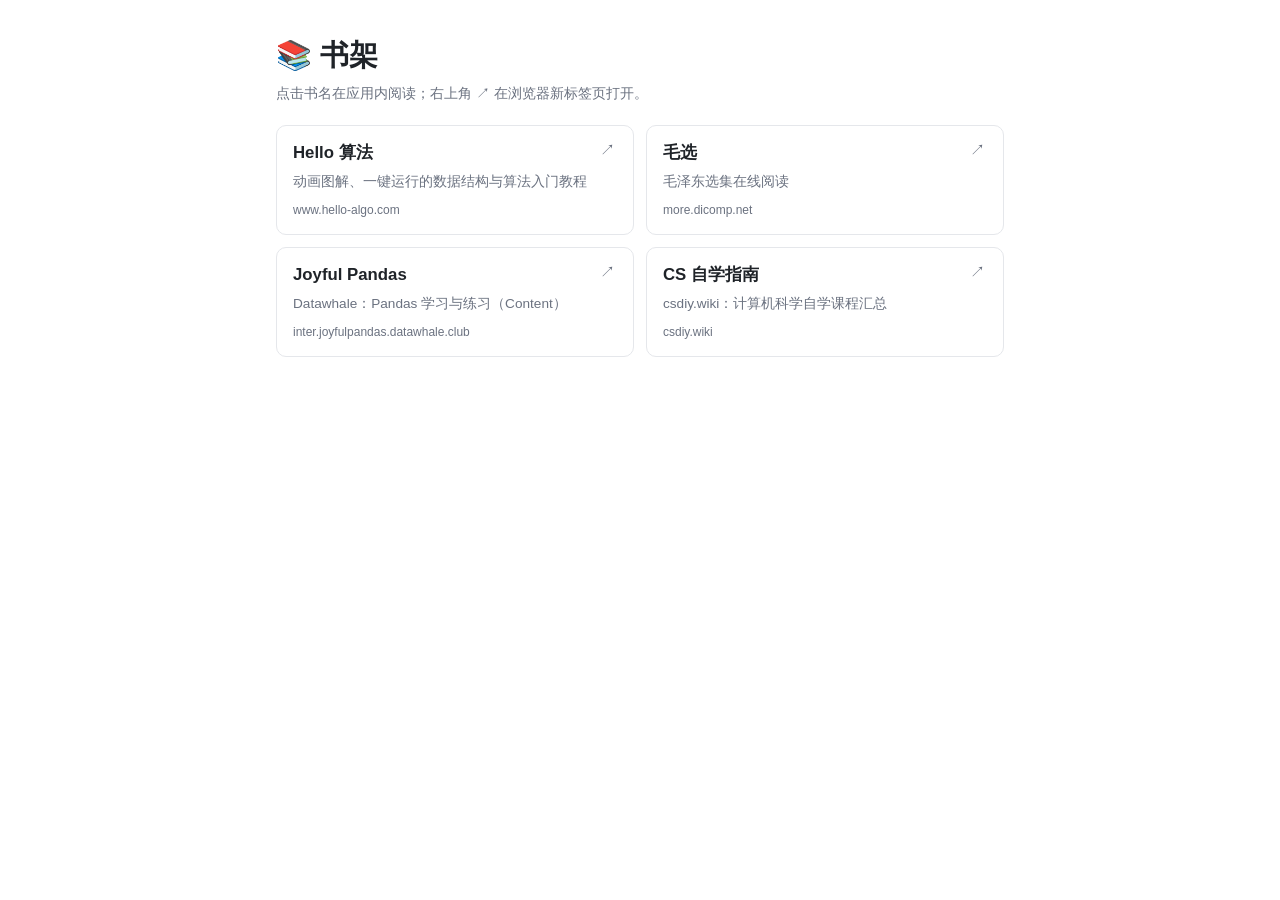
==== index.html @ 357fb9fe "Initial commit: bookshelf PWA shell that embeds web books Co-Authored-By: Claude Sonnet 5.5 <noreply" ====
<!doctype html>
<html lang="zh-CN">
<head>
<meta charset="utf-8">
<meta name="viewport" content="width=device-width,initial-scale=1,viewport-fit=cover">
<title>书架</title>
<link rel="manifest" href="manifest.webmanifest">
<meta name="theme-color" content="#2563eb">
<link rel="apple-touch-icon" href="icons/icon-180.png">
<meta name="apple-mobile-web-app-capable" content="yes">
<meta name="mobile-web-app-capable" content="yes">
<meta name="apple-mobile-web-app-title" content="书架">
<style>
  :root { --bg: #fff; --fg: #1f2328; --sub: #6b7280; --bd: #e5e7eb; --accent: #2563eb; }
  @media (prefers-color-scheme: dark) { :root { --bg: #0f1115; --fg: #d7dae0; --sub: #8b93a1; --bd: #262b33; --accent: #6ea8ff; } }
  * { box-sizing: border-box; }
  body { margin: 0; padding: env(safe-area-inset-top) env(safe-area-inset-right) env(safe-area-inset-bottom) env(safe-area-inset-left); background: var(--bg); color: var(--fg); font: 16px/1.6 -apple-system, "Segoe UI", "PingFang SC", "Microsoft YaHei", sans-serif; }
  main { max-width: 760px; margin: 0 auto; padding: 24px 16px 48px; }
  h1 { margin: 8px 0 4px; font-size: 1.8em; }
  .sub { margin: 0 0 20px; color: var(--sub); font-size: .9em; }
  .books { display: grid; grid-template-columns: repeat(auto-fill, minmax(260px, 1fr)); gap: 12px; }
  .book { position: relative; border: 1px solid var(--bd); border-radius: 10px; }
  .book:hover { border-color: var(--accent); }
  .book .open { display: flex; flex-direction: column; height: 100%; padding: 14px 16px; color: var(--fg); text-decoration: none; }
  .book b { font-size: 1.05em; padding-right: 28px; }
  .book span { margin-top: 4px; color: var(--sub); font-size: .85em; }
  .book em { margin-top: 8px; color: var(--sub); font-size: .75em; font-style: normal; overflow-wrap: anywhere; }
  .book .ext { position: absolute; top: 10px; right: 10px; padding: 2px 8px; border-radius: 6px; color: var(--sub); text-decoration: none; font-size: .95em; }
  .book .ext:hover { background: var(--bd); color: var(--accent); }
</style>
</head>
<body>
<main>
  <h1>📚 书架</h1>
  <p class="sub">点击书名在应用内阅读；右上角 ↗ 在浏览器新标签页打开。</p>
  <div class="books" id="books"></div>
</main>
<script>
(() => {
  const esc = (s) => String(s).replace(/&/g, '&amp;').replace(/</g, '&lt;').replace(/>/g, '&gt;').replace(/"/g, '&quot;');
  // 某本书配置有误（网址不合法）只跳过那一本，不影响其他书
  const card = (b) => {
    let host;
    try { host = new URL(b.url).host; } catch { console.warn('书架配置有误，已跳过：', b); return ''; }
    return `<div class="book"><a class="open" href="reader.html?id=${encodeURIComponent(b.id)}"><b>${esc(b.title)}</b><span>${esc(b.desc || '')}</span><em>${esc(host)}</em></a><a class="ext" href="${esc(b.url)}" target="_blank" rel="noopener" title="在浏览器新标签页打开">↗</a></div>`;
  };
  fetch('books.json').then((r) => r.json()).then((books) => {
    document.getElementById('books').innerHTML = books.map(card).join('');
  }).catch(() => { document.getElementById('books').textContent = '书单加载失败'; });
  if ('serviceWorker' in navigator) addEventListener('load', () => navigator.serviceWorker.register('sw.js').catch(() => {}));
})();
</script>
</body>
</html>
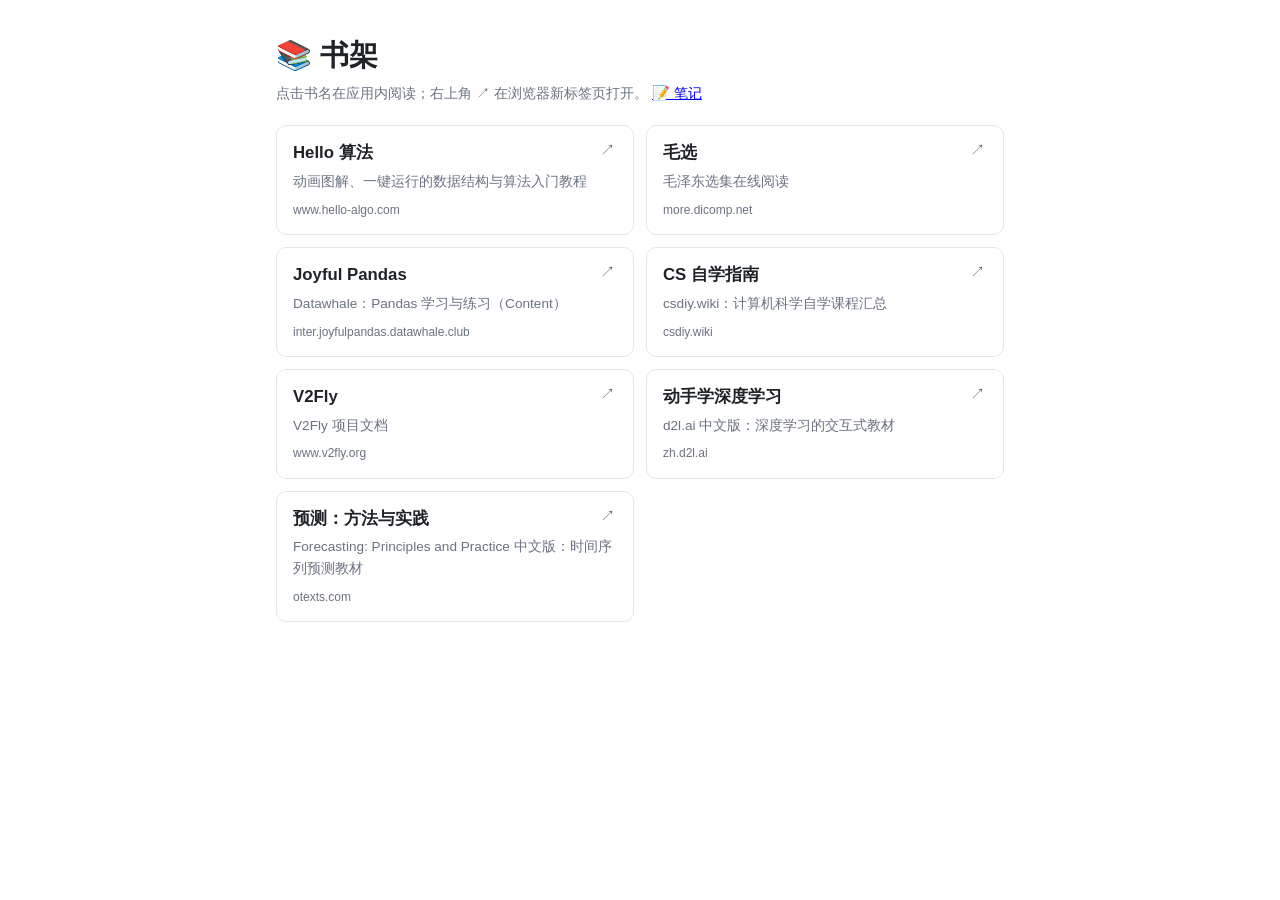
==== commit d7ad4e58: "Notes: per-book todo notes, paste-as-quote, notes page, Web Share Target Co-Authored-By: Claude Sonn" ====
--- a/index.html
+++ b/index.html
@@ -32,7 +32,7 @@
 <body>
 <main>
   <h1>📚 书架</h1>
-  <p class="sub">点击书名在应用内阅读；右上角 ↗ 在浏览器新标签页打开。</p>
+  <p class="sub">点击书名在应用内阅读；右上角 ↗ 在浏览器新标签页打开。 <a href="notes.html">📝 笔记</a></p>
   <div class="books" id="books"></div>
 </main>
 <script>
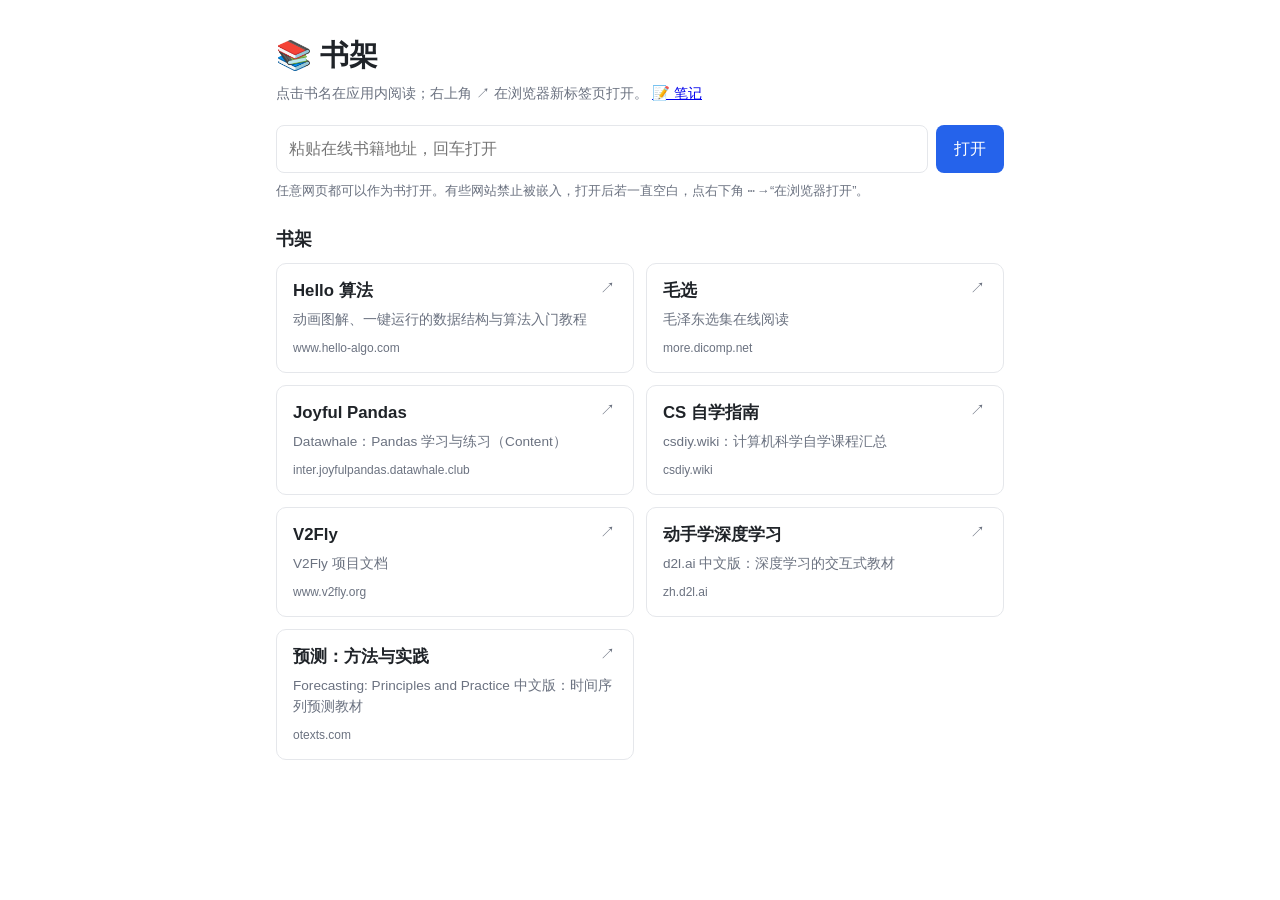
==== commit ddbebae5: "Open custom book URLs from the shelf and remember recently read books Co-Authored-By: Claude Sonnet " ====
--- a/index.html
+++ b/index.html
@@ -27,14 +27,37 @@
   .book em { margin-top: 8px; color: var(--sub); font-size: .75em; font-style: normal; overflow-wrap: anywhere; }
   .book .ext { position: absolute; top: 10px; right: 10px; padding: 2px 8px; border-radius: 6px; color: var(--sub); text-decoration: none; font-size: .95em; }
   .book .ext:hover { background: var(--bd); color: var(--accent); }
+  .go { display: flex; gap: 8px; margin: 0 0 8px; }
+  .go input { flex: 1; min-width: 0; padding: 10px 12px; border: 1px solid var(--bd); border-radius: 8px; background: var(--bg); color: var(--fg); font: inherit; }
+  .go input:focus { outline: 2px solid var(--accent); outline-offset: -1px; }
+  .go button { padding: 0 18px; border: 0; border-radius: 8px; background: var(--accent); color: #fff; font: inherit; cursor: pointer; }
+  .tip { margin: 0 0 20px; color: var(--sub); font-size: .8em; }
+  h2 { display: flex; align-items: baseline; justify-content: space-between; margin: 24px 0 10px; font-size: 1.1em; }
+  h2 button { border: 0; background: none; color: var(--sub); font: inherit; font-size: .8em; cursor: pointer; }
+  h2 button:hover { color: var(--accent); }
+  .book .tools { position: absolute; top: 8px; right: 8px; display: flex; gap: 2px; }
+  .book .tools button { padding: 2px 8px; border: 0; border-radius: 6px; background: none; color: var(--sub); font: inherit; cursor: pointer; }
+  .book .tools button:hover { background: var(--bd); color: var(--accent); }
+  .book.rc b { padding-right: 70px; }
 </style>
 </head>
 <body>
 <main>
   <h1>📚 书架</h1>
-  <p class="sub">点击书名在应用内阅读；右上角 ↗ 在浏览器新标签页打开。 <a href="notes.html">📝 笔记</a></p>
+  <p class="sub">点击书名在应用内阅读；右上角 ↗ 在浏览器新标签页打开。 <a href="notes.html">📝 笔记</a> <a href="#" data-install hidden>📲 将书架添加到桌面</a></p>
+  <form class="go" id="go">
+    <input id="addr" type="text" inputmode="url" autocomplete="off" autocapitalize="off" spellcheck="false" placeholder="粘贴在线书籍地址，回车打开" aria-label="书籍网址">
+    <button type="submit">打开</button>
+  </form>
+  <p class="tip">任意网页都可以作为书打开。有些网站禁止被嵌入，打开后若一直空白，点右下角 ⋯ →“在浏览器打开”。</p>
+  <section id="recent" hidden>
+    <h2>最近阅读 <button type="button" id="clr">清空</button></h2>
+    <div class="books" id="rc"></div>
+  </section>
+  <h2>书架</h2>
   <div class="books" id="books"></div>
 </main>
+<script src="recent.js"></script>
 <script>
 (() => {
   const esc = (s) => String(s).replace(/&/g, '&amp;').replace(/</g, '&lt;').replace(/>/g, '&gt;').replace(/"/g, '&quot;');
@@ -44,11 +67,59 @@
     try { host = new URL(b.url).host; } catch { console.warn('书架配置有误，已跳过：', b); return ''; }
     return `<div class="book"><a class="open" href="reader.html?id=${encodeURIComponent(b.id)}"><b>${esc(b.title)}</b><span>${esc(b.desc || '')}</span><em>${esc(host)}</em></a><a class="ext" href="${esc(b.url)}" target="_blank" rel="noopener" title="在浏览器新标签页打开">↗</a></div>`;
   };
+  let shelf = [];
   fetch('books.json').then((r) => r.json()).then((books) => {
+    shelf = books;
     document.getElementById('books').innerHTML = books.map(card).join('');
   }).catch(() => { document.getElementById('books').textContent = '书单加载失败'; });
-  if ('serviceWorker' in navigator) addEventListener('load', () => navigator.serviceWorker.register('sw.js').catch(() => {}));
+
+  // ---- 打开自定义地址 + 最近阅读 ----
+  const R = window.WRR;
+  const $ = (id) => document.getElementById(id);
+  const readerHref = (e) => e.id ? `reader.html?id=${encodeURIComponent(e.id)}` : `reader.html?url=${encodeURIComponent(e.url)}`;
+  const ago = (t) => {
+    const s = (Date.now() - t) / 1000;
+    if (s < 60) return '刚刚';
+    if (s < 3600) return Math.floor(s / 60) + ' 分钟前';
+    if (s < 86400) return Math.floor(s / 3600) + ' 小时前';
+    if (s < 86400 * 30) return Math.floor(s / 86400) + ' 天前';
+    return new Date(t).toLocaleDateString('zh-CN');
+  };
+  const renderRecent = () => {
+    const l = R.load();
+    $('recent').hidden = !l.length;
+    $('rc').innerHTML = l.map((e) => {
+      let host = '';
+      try { host = new URL(e.url).host; } catch {}
+      return `<div class="book rc" data-k="${esc(e.key)}"><a class="open" href="${esc(readerHref(e))}"><b>${esc(e.title)}</b><span>${esc(ago(e.ts))}</span><em>${esc(host)}</em></a><div class="tools"><button type="button" data-a="ren" title="改名">✎</button><button type="button" data-a="del" title="从最近阅读移除">×</button></div></div>`;
+    }).join('');
+  };
+  $('rc').addEventListener('click', (ev) => {
+    const b = ev.target.closest('button[data-a]');
+    if (!b) return;
+    const key = b.closest('.book').dataset.k;
+    const e = R.load().find((x) => x.key === key);
+    if (b.dataset.a === 'del') R.remove(key);
+    else if (b.dataset.a === 'ren' && e) {
+      const t = prompt('书名', e.title);
+      if (t && t.trim()) R.rename(key, t.trim().slice(0, 80));
+    }
+    renderRecent();
+  });
+  $('clr').addEventListener('click', () => { if (confirm('清空最近阅读记录？（不影响书架和笔记）')) { R.clear(); renderRecent(); } });
+
+  $('go').addEventListener('submit', (ev) => {
+    ev.preventDefault();
+    const url = R.parse($('addr').value);
+    if (!url) { alert('这不是有效的网址。例如：https://example.com/book/'); $('addr').focus(); return; }
+    // 地址就是书架上的某本书时，用书架的 id 打开（沿用它的书名和桌面图标）
+    const hit = shelf.find((b) => R.keyOf(b.url).replace(/\/$/, '') === R.keyOf(url).replace(/\/$/, ''));
+    location.href = hit ? `reader.html?id=${encodeURIComponent(hit.id)}` : `reader.html?url=${encodeURIComponent(url)}`;
+  });
+  renderRecent();
+  addEventListener('pageshow', renderRecent);   // 从阅读页返回时（含 bfcache）刷新列表
 })();
 </script>
+<script src="update.js"></script>
 </body>
 </html>
